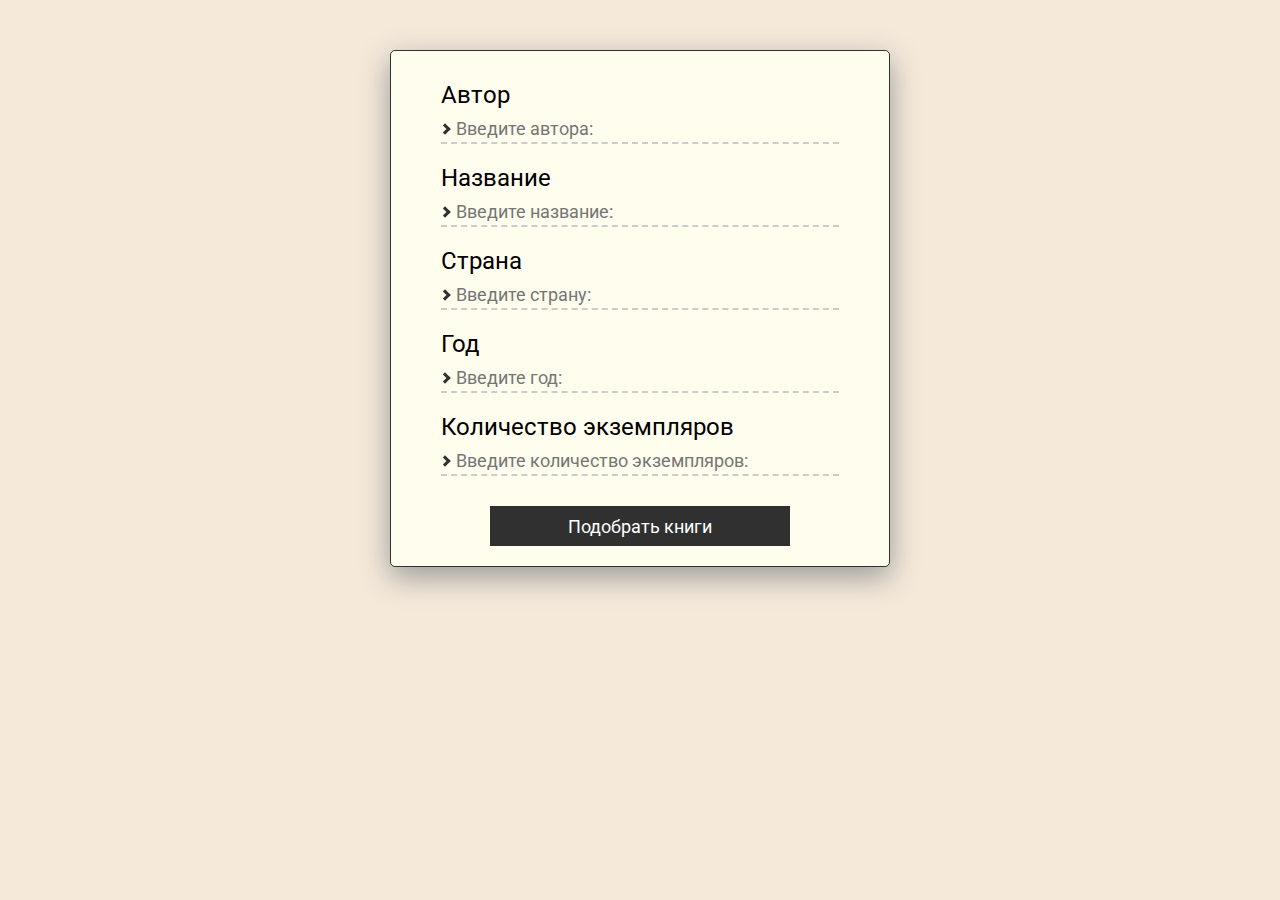
==== 1_course/practice/project/index.html @ e8d78fe0 "First commit" ====
<!DOCTYPE html>
<html>
	<head>
		<meta charset="utf-8"/>
		<link rel="stylesheet" href="css/main.css">
		<title>Подбор книг</title>
	</head>
	<body>
		<div id="container">
			<div id="main_form">
				<div>
					<span>Автор</span>
					<i class="arrow"></i>
					<input id="author_input" type="text" placeholder="Введите автора:">
				</div>
				<div>
					<span>Название</span>
					<i class="arrow"></i>
					<input id="name_input" type="text" placeholder="Введите название:">
				</div>
				<div>
					<span>Страна</span>
					<i class="arrow"></i>
					<input id="country_input" type="text" placeholder="Введите страну:">
				</div>
				<div>
					<span>Год</span>
					<i class="arrow"></i>
					<input id="year_input" type="text" placeholder="Введите год:">
				</div>
				<div>
					<span>Количество экземпляров</span>
					<i class="arrow"></i>
					<input id="count_input" type="text" placeholder="Введите количество экземпляров:">
				</div>
				<button type="button" id="lib_request_btn">
					Подобрать книги
				</button>
			</div>
		</div>
		<script type="text/javascript" src="js/main.js"></script>
	</body>
</html>
---- 1_course/practice/project/css/main.css ----
@import url('https://fonts.googleapis.com/css?family=Roboto:300,400,500,700&subset=cyrillic');

* {
	margin: 0;
	padding: 0;
	box-sizing: border-box;
	font-family: "Roboto", sans-serif;
	transition: 2s;
}

body {
	font-size: 20px;
	background: #F5E9D9;
}

#container {
	margin: 0 auto;
	padding: 50px 0;
	display: flex;
	justify-content: space-around;
	align-items: center;
	max-width: 80%;
}

#main_form {
	width: 500px;
	padding: 20px 0;
	margin: 0 10px;
	border: 1px solid #303030;
	display: flex;
	flex-direction: column;
	align-items: center;
	background: #fffdee;
	box-shadow: 0 10px 30px #999;
	border-radius: 5px;
}

#main_form > div {
	padding: 10px 0;
	width: 80%;
	display: flex;
	flex-direction: column;
	position: relative;
}

#main_form > div > span {
	font-size: 1.2em;
	margin-bottom: 5px;
}

#main_form > div > input {
	border: 0;
	border-bottom: 2px dashed #ccc;
	background: transparent;
	outline: 0;
	height: 30px;
	font-size: 0.9em;
	padding-left: 15px;
}

#lib_request_btn {
	margin-top: 20px;
	width: 300px;
	height: 40px;
	cursor: pointer;
	background: #303030;
	color: #fff;
	border: 0;
	font-size: 0.9em;
}

.arrow {
	border: solid #303030;
	border-width: 0 3px 3px 0;
	display: inline-block;
	width: 8px;
	height: 8px;
	position: absolute;
	bottom: 21px;
	transform: rotate(-45deg);
	-webkit-transform: rotate(-45deg);
}

#result {
	width: 500px;
	height: fit-content;
	margin: 0 10px;
	border: 1px solid #303030;
	display: flex;
	flex-direction: column;
	align-items: center;
	background: #fffdee;
	box-shadow: 0 10px 30px #999;
	border-radius: 5px;
	padding: 20px 0;
	position: relative;
}

#result_span {
	margin-bottom: 10px;
}

#close_res_btn {
	position: absolute;
	top: 10px;
	right: 10px;
	display: block;
	height: 20px;
	width: 20px;
	cursor: pointer;
}

#close_res_btn:after, #close_res_btn:before {
	content: "";
	position: absolute;
	top: 10px;
	width: 20px;
	height: 2px;
	background: #303030;
}

#close_res_btn:before {
	webkit-transform: rotate(45deg);
	transform: rotate(45deg);
}

#close_res_btn:after {
	webkit-transform: rotate(-45deg);
	transform: rotate(-45deg);
}
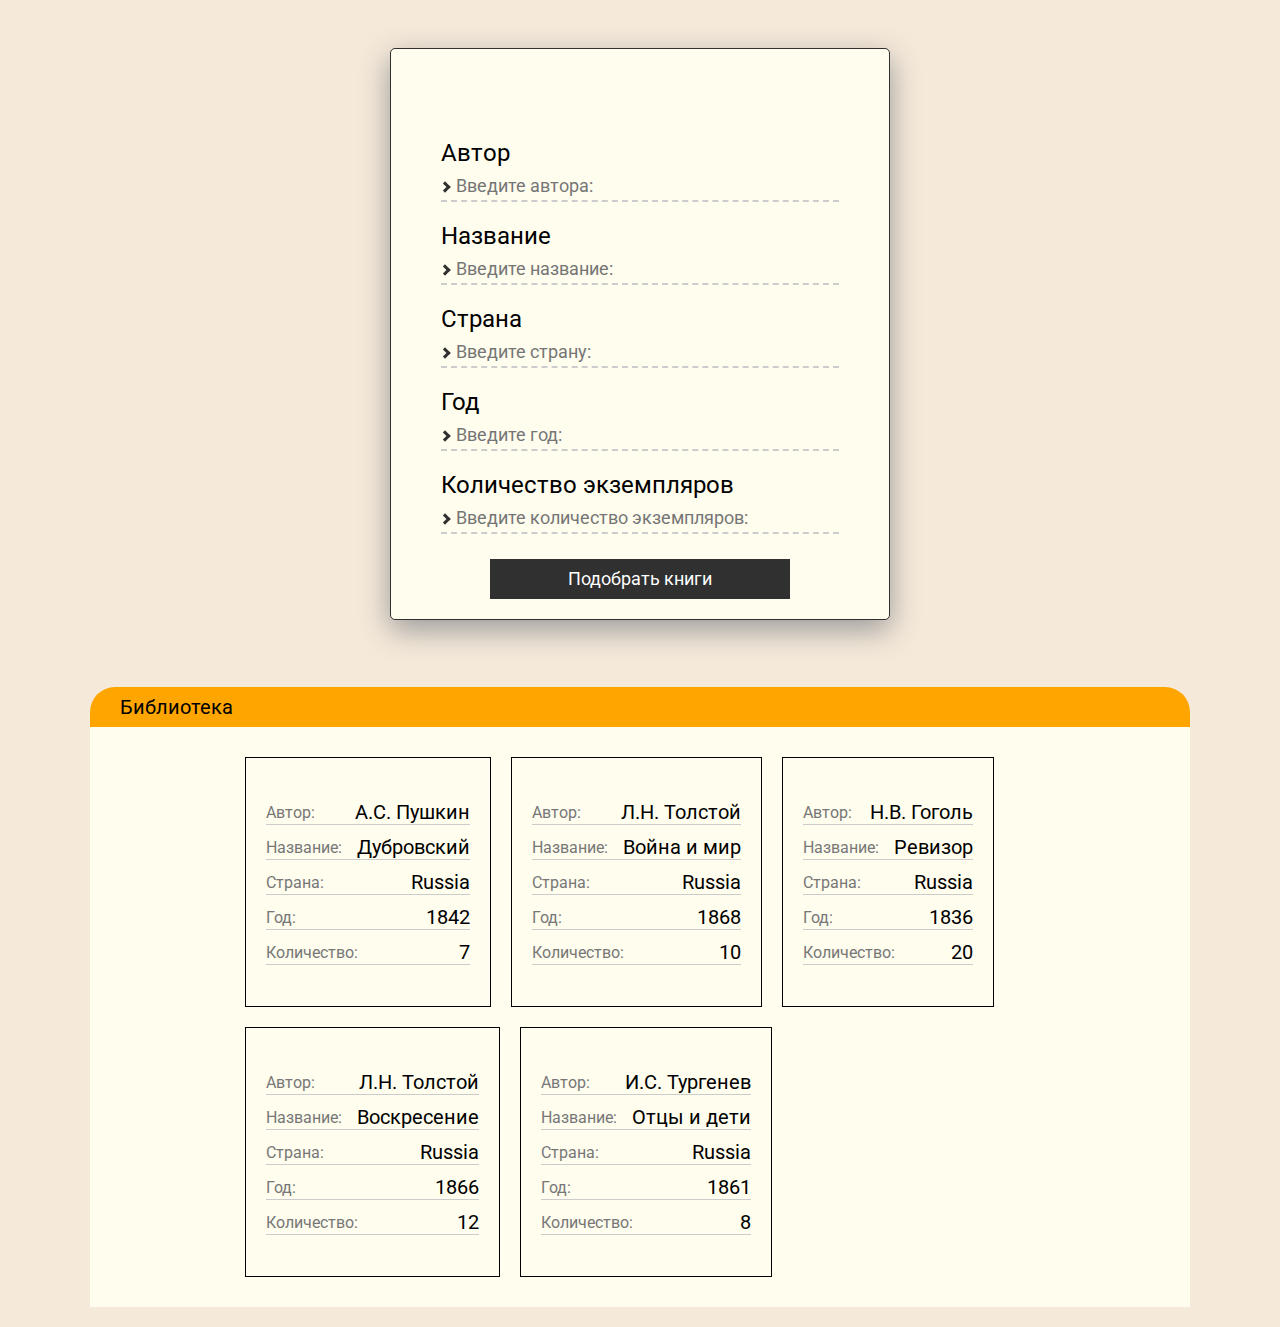
==== commit acd833b9: "some animation" ====
--- a/1_course/practice/project/index.html
+++ b/1_course/practice/project/index.html
@@ -8,6 +8,7 @@
 	<body>
 		<div id="container">
 			<div id="main_form">
+				<span id="book_logo"></span>
 				<div>
 					<span>Автор</span>
 					<i class="arrow"></i>
@@ -38,6 +39,15 @@
 				</button>
 			</div>
 		</div>
+		<div id="library">
+			<div id="library_header">
+				Библиотека
+				<!-- <img class="book_info" src="img/info.svg"> -->
+			</div>
+			<div id="library_content">
+			</div>
+		</div>
+		<script type="text/javascript" src="js/library.js"></script>
 		<script type="text/javascript" src="js/main.js"></script>
 	</body>
 </html>
--- a/1_course/practice/project/css/main.css
+++ b/1_course/practice/project/css/main.css
@@ -5,7 +5,6 @@
 	padding: 0;
 	box-sizing: border-box;
 	font-family: "Roboto", sans-serif;
-	transition: 2s;
 }
 
 body {
@@ -17,15 +16,28 @@
 	margin: 0 auto;
 	padding: 50px 0;
 	display: flex;
-	justify-content: space-around;
-	align-items: center;
-	max-width: 80%;
+	justify-content: center;
+	align-items: center;
+	max-width: 1100px;
+	height: 667px;
+	position: relative;
+}
+
+#book_logo {
+	width: 50px;
+	height: 50px;
+	background: url("../img/book_logo.png") center no-repeat;
+	background-size: contain;
+	margin-bottom: 10px;
+}
+
+#main_form, #result {
+	transition: 0.5s ease;
 }
 
 #main_form {
 	width: 500px;
 	padding: 20px 0;
-	margin: 0 10px;
 	border: 1px solid #303030;
 	display: flex;
 	flex-direction: column;
@@ -33,6 +45,8 @@
 	background: #fffdee;
 	box-shadow: 0 10px 30px #999;
 	border-radius: 5px;
+	z-index: 100;
+	position: absolute;
 }
 
 #main_form > div {
@@ -59,7 +73,7 @@
 }
 
 #lib_request_btn {
-	margin-top: 20px;
+	margin-top: 15px;
 	width: 300px;
 	height: 40px;
 	cursor: pointer;
@@ -84,7 +98,6 @@
 #result {
 	width: 500px;
 	height: fit-content;
-	margin: 0 10px;
 	border: 1px solid #303030;
 	display: flex;
 	flex-direction: column;
@@ -93,7 +106,9 @@
 	box-shadow: 0 10px 30px #999;
 	border-radius: 5px;
 	padding: 20px 0;
-	position: relative;
+	position: absolute;
+	z-index: 50;
+	overflow: hidden;
 }
 
 #result_span {
@@ -128,3 +143,74 @@
 	webkit-transform: rotate(-45deg);
 	transform: rotate(-45deg);
 }
+
+#library {
+	margin: 0 auto;
+	padding: 20px 0;
+	max-width: 1100px;
+}
+
+#library_header {
+	display: flex;
+	align-items: center;
+	width: 100%;
+	height: 40px;
+	background: #ffa500;
+	padding: 0 30px;
+	border-radius: 25px 25px 0 0;
+}
+
+#library_content {
+	padding: 20px 145px;
+	display: flex;
+	flex-wrap: wrap;
+	background: #fffdee;
+}
+
+.library_book {
+	margin: 10px;
+	height: 250px;
+	padding: 10px 20px;
+	border: 1px solid black;
+	display: flex;
+	flex-direction: column;
+	justify-content: center;
+	align-items: center;
+}
+
+.library_book > span {
+	border-bottom: 1px solid #ccc;
+	margin: 5px 0;
+	width: 100%;
+	text-align: right;
+	position: relative;
+}
+
+.library_book > span:before {
+	display: block;
+	color: #777;
+	font-size: 0.8em;
+	float: left;
+	margin-right: 15px;
+	margin-top: 3px;
+}
+
+.lib_book_author:before {
+	content: "Автор: ";
+}
+
+.lib_book_name:before {
+	content: "Название: ";
+}
+
+.lib_book_country:before {
+	content: "Страна: ";
+}
+
+.lib_book_year:before {
+	content: "Год: ";
+}
+
+.lib_book_count:before {
+	content: "Количество: ";
+}
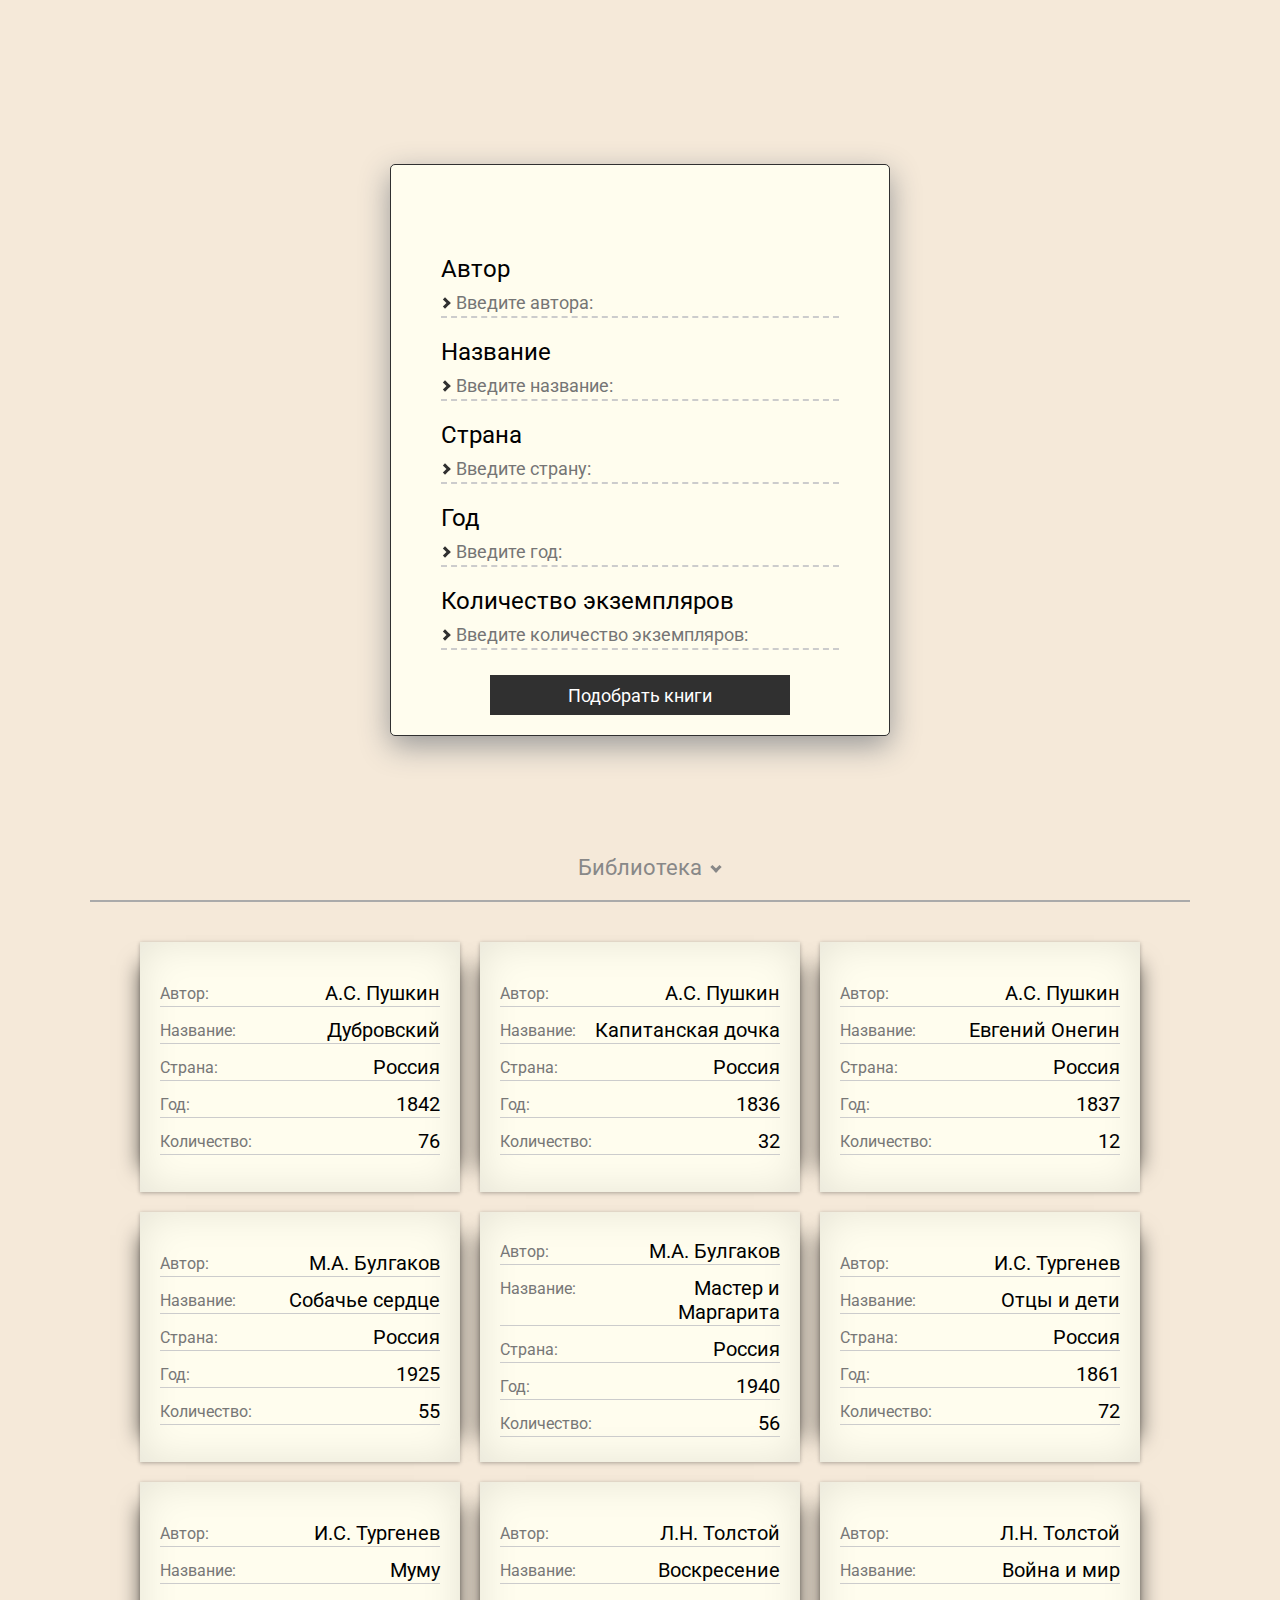
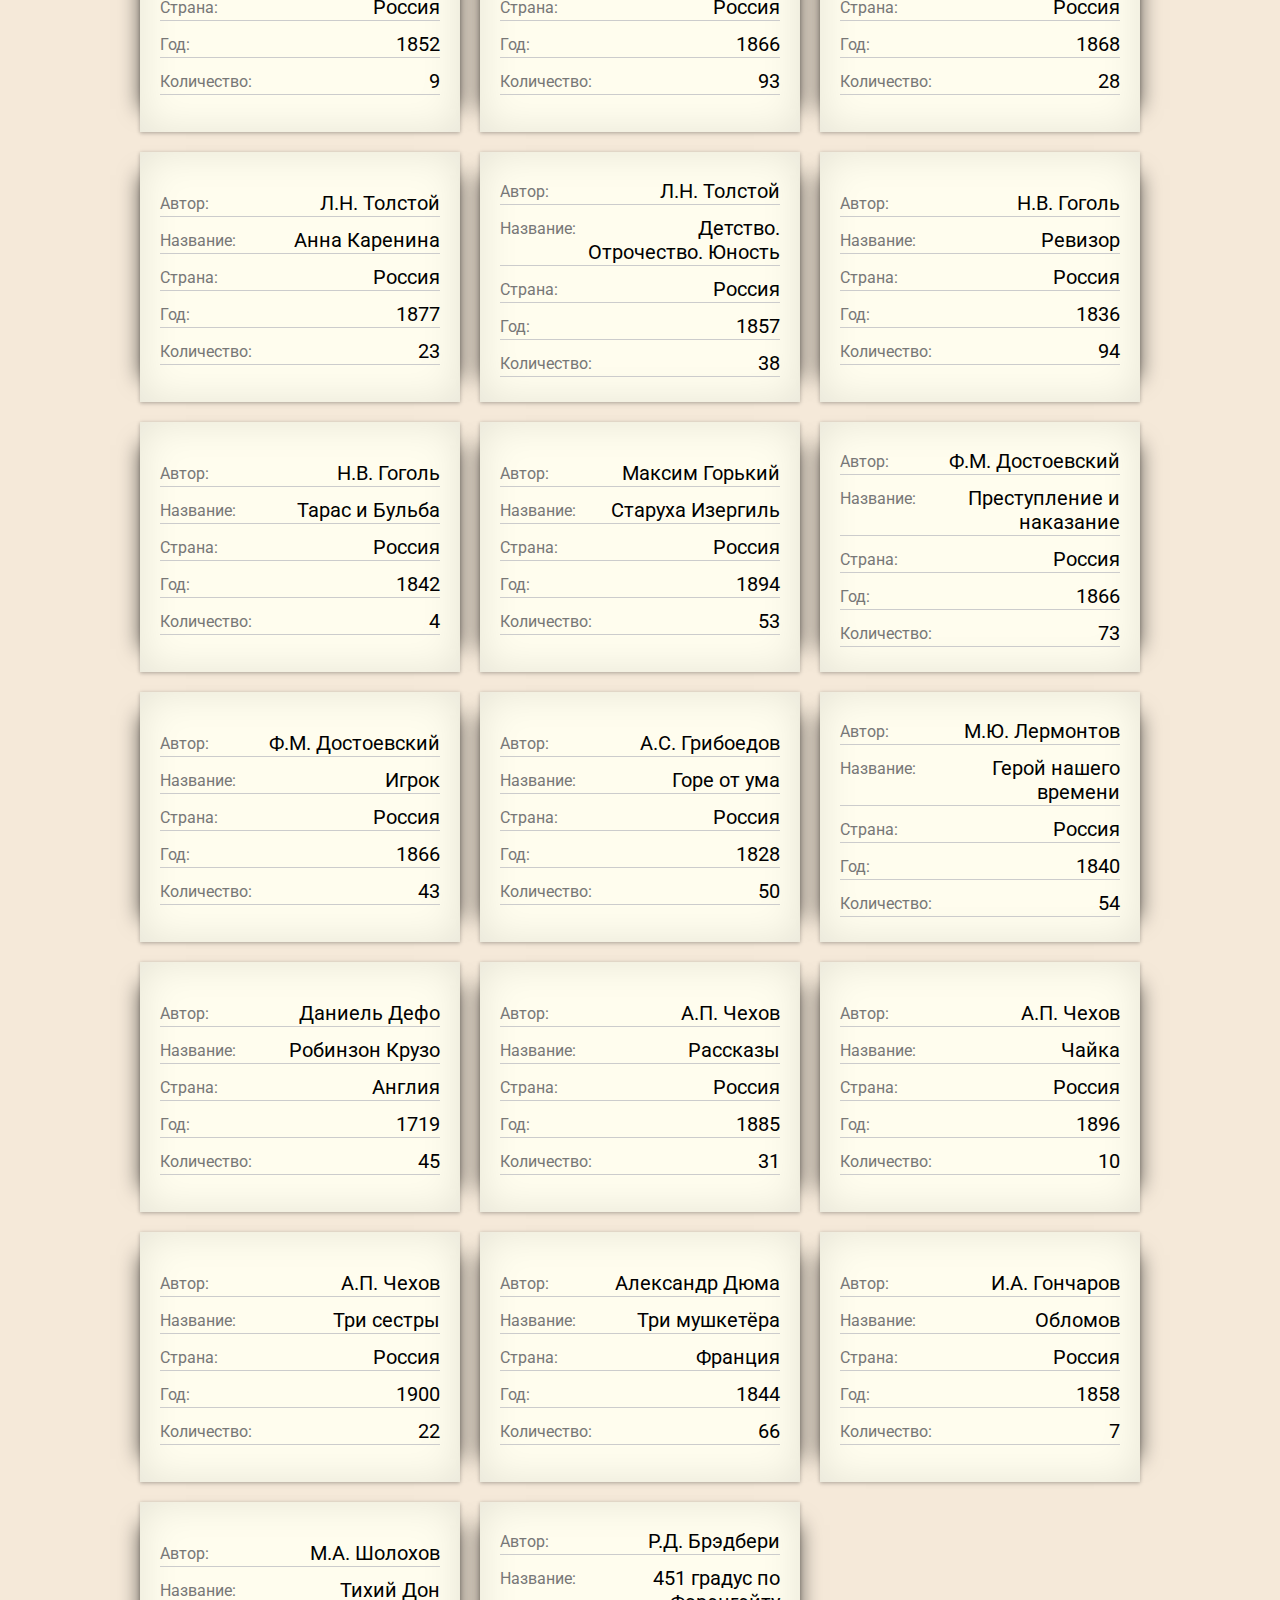
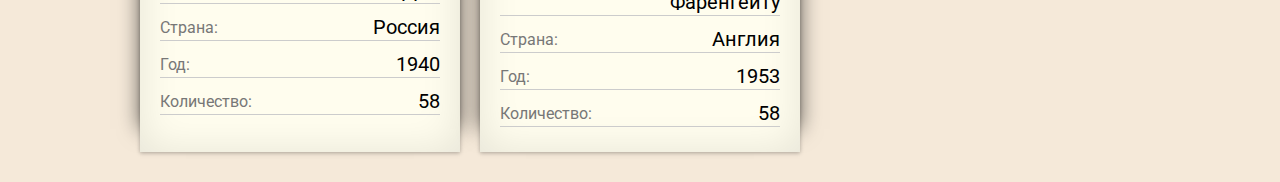
==== commit b0f97b33: "added super scroll" ====
--- a/1_course/practice/project/index.html
+++ b/1_course/practice/project/index.html
@@ -11,43 +11,45 @@
 				<span id="book_logo"></span>
 				<div>
 					<span>Автор</span>
-					<i class="arrow"></i>
-					<input id="author_input" type="text" placeholder="Введите автора:">
+					<input class="main_form_input" id="author_input" type="text" placeholder="Введите автора:">
+					<label class="arrow" for="author_input"></label>
 				</div>
 				<div>
 					<span>Название</span>
-					<i class="arrow"></i>
-					<input id="name_input" type="text" placeholder="Введите название:">
+					<input class="main_form_input" id="name_input" type="text" placeholder="Введите название:">
+					<label class="arrow" for="name_input"></label>
 				</div>
 				<div>
 					<span>Страна</span>
-					<i class="arrow"></i>
-					<input id="country_input" type="text" placeholder="Введите страну:">
+					<input class="main_form_input" id="country_input" type="text" placeholder="Введите страну:">
+					<label class="arrow" for="country_input"></label>
 				</div>
 				<div>
 					<span>Год</span>
-					<i class="arrow"></i>
-					<input id="year_input" type="text" placeholder="Введите год:">
+					<input class="main_form_input" id="year_input" type="text" placeholder="Введите год:">
+					<label class="arrow" for="year_input"></label>
 				</div>
 				<div>
 					<span>Количество экземпляров</span>
-					<i class="arrow"></i>
-					<input id="count_input" type="text" placeholder="Введите количество экземпляров:">
+					<input class="main_form_input" id="count_input" type="text" placeholder="Введите количество экземпляров:">
+					<label class="arrow" for="count_input"></label>
 				</div>
 				<button type="button" id="lib_request_btn">
 					Подобрать книги
 				</button>
 			</div>
+			<a id="library_href">
+				Библиотека
+				<span class="arrow"></span>
+			</a>
 		</div>
 		<div id="library">
-			<div id="library_header">
-				Библиотека
-				<!-- <img class="book_info" src="img/info.svg"> -->
-			</div>
+			<span id="library_line"></span>
 			<div id="library_content">
 			</div>
 		</div>
 		<script type="text/javascript" src="js/library.js"></script>
+		<script type="text/javascript" src="js/visual.js"></script>
 		<script type="text/javascript" src="js/main.js"></script>
 	</body>
 </html>
--- a/1_course/practice/project/css/main.css
+++ b/1_course/practice/project/css/main.css
@@ -12,15 +12,21 @@
 	background: #F5E9D9;
 }
 
+ul {
+	list-style-type: none;
+}
+
 #container {
 	margin: 0 auto;
-	padding: 50px 0;
 	display: flex;
 	justify-content: center;
 	align-items: center;
 	max-width: 1100px;
-	height: 667px;
-	position: relative;
+	min-height: 100vh;
+	max-height: 1200px;
+	position: relative;
+	perspective: 1000px;
+	perspective-origin: 850px 0;
 }
 
 #book_logo {
@@ -31,10 +37,6 @@
 	margin-bottom: 10px;
 }
 
-#main_form, #result {
-	transition: 0.5s ease;
-}
-
 #main_form {
 	width: 500px;
 	padding: 20px 0;
@@ -62,24 +64,25 @@
 	margin-bottom: 5px;
 }
 
-#main_form > div > input {
+.main_form_input {
 	border: 0;
+	outline: 0;
 	border-bottom: 2px dashed #ccc;
 	background: transparent;
-	outline: 0;
 	height: 30px;
 	font-size: 0.9em;
 	padding-left: 15px;
 }
 
 #lib_request_btn {
+	border: 0;
+	outline: 0;
 	margin-top: 15px;
 	width: 300px;
 	height: 40px;
 	cursor: pointer;
 	background: #303030;
 	color: #fff;
-	border: 0;
 	font-size: 0.9em;
 }
 
@@ -93,26 +96,97 @@
 	bottom: 21px;
 	transform: rotate(-45deg);
 	-webkit-transform: rotate(-45deg);
+	transition: 0.15s;
+}
+
+.main_form_input:focus + label {
+	transform: rotate(45deg);
+	-webkit-transform: rotate(45deg);
 }
 
 #result {
 	width: 500px;
-	height: fit-content;
+	max-height: 572px;
 	border: 1px solid #303030;
 	display: flex;
 	flex-direction: column;
-	align-items: center;
 	background: #fffdee;
-	box-shadow: 0 10px 30px #999;
+	box-shadow: 0 10px 50px #999;
 	border-radius: 5px;
-	padding: 20px 0;
+	padding-top: 30px;
 	position: absolute;
 	z-index: 50;
 	overflow: hidden;
 }
 
-#result_span {
-	margin-bottom: 10px;
+.result_span {
+	position: absolute;
+	text-align: center;
+	width: 100%;
+}
+
+.books_list {
+	position: absolute;
+	text-align: center;
+	width: 100%;
+	margin-top: 53px;
+	max-height: 460px;
+	overflow-x: none;
+	overflow-y: scroll;
+	padding-left: 10px;
+}
+
+.books_list_li {
+	position: relative;
+	margin: 3px 0;
+	display: flex;
+	justify-content: center;
+	padding: 0 40px;
+}
+
+.li_info {
+	width: 20px;
+	height: 20px;
+	position: relative;
+	border: 1px solid transparent;
+	border-radius: 50%;
+	cursor: pointer;
+	position: absolute;
+	top: 0;
+	bottom: 0;
+	margin: auto 0;
+	right: -30px;
+	display: block;
+}
+
+.li_info:after {
+	content: "?";
+	position: absolute;
+	top: 0;
+	left: 0;
+	right: 0;
+	bottom: 0;
+	color: transparent;
+	font-weight: bold;
+	font-size: 0.8em;
+}
+
+.books_list_li > div {
+	position: relative;
+}
+
+.li_info:hover {
+	transform: scale(1.15);
+}
+
+.books_list_li:hover div > span:after {
+	transition: 0.3s ease;
+	color: #000;
+}
+
+.books_list_li:hover div > span{
+	transition: 0.3s ease;
+	border: 1px solid #000;
 }
 
 #close_res_btn {
@@ -128,7 +202,7 @@
 #close_res_btn:after, #close_res_btn:before {
 	content: "";
 	position: absolute;
-	top: 10px;
+	top: 9px;
 	width: 20px;
 	height: 2px;
 	background: #303030;
@@ -144,38 +218,60 @@
 	transform: rotate(-45deg);
 }
 
+#library_href {
+	display: block;
+	text-decoration: none;
+	position: absolute;
+	bottom: 20px;
+	color: #888;
+	padding-top: 20px;
+	outline: none;
+	font-size: 1.1em;
+	cursor: pointer;
+}
+
+#library_href span {
+	webkit-transform: rotate(45deg);
+	transform: rotate(45deg);
+	border-color: #888;
+	bottom: 9px;
+	margin-left: 10px;
+}
+
 #library {
 	margin: 0 auto;
-	padding: 20px 0;
+	padding-bottom: 20px;
 	max-width: 1100px;
 }
 
-#library_header {
-	display: flex;
-	align-items: center;
+#library_line {
+	display: block;
 	width: 100%;
-	height: 40px;
-	background: #ffa500;
-	padding: 0 30px;
-	border-radius: 25px 25px 0 0;
+	height: 2px;
+	background: #aaa;
+	margin-bottom: 30px;
 }
 
 #library_content {
-	padding: 20px 145px;
 	display: flex;
 	flex-wrap: wrap;
-	background: #fffdee;
+	padding: 0 40px;
 }
 
 .library_book {
 	margin: 10px;
-	height: 250px;
+	min-height: 250px;
+	width: 320px;
 	padding: 10px 20px;
-	border: 1px solid black;
+	box-shadow: 0 1px 4px rgba(0, 0, 0, .3),
+				-23px 0 20px -23px rgba(0, 0, 0, .6),
+				23px 0 20px -23px rgba(0, 0, 0, .6),
+				inset 0 0 40px rgba(0, 0, 0, .1);
 	display: flex;
 	flex-direction: column;
 	justify-content: center;
 	align-items: center;
+	background: #fffdee;
 }
 
 .library_book > span {
@@ -184,6 +280,7 @@
 	width: 100%;
 	text-align: right;
 	position: relative;
+	padding: 1px 0;
 }
 
 .library_book > span:before {
@@ -214,3 +311,17 @@
 .lib_book_count:before {
 	content: "Количество: ";
 }
+
+.books_list::-webkit-scrollbar {
+	width: 10px;
+}
+
+.books_list::-webkit-scrollbar-track {
+    background: transparent;
+    border-radius: 10px;
+}
+ 
+.books_list::-webkit-scrollbar-thumb {
+    border-radius: 10px;
+    -webkit-box-shadow: inset 0 0 6px rgba(0,0,0,0.5); 
+}
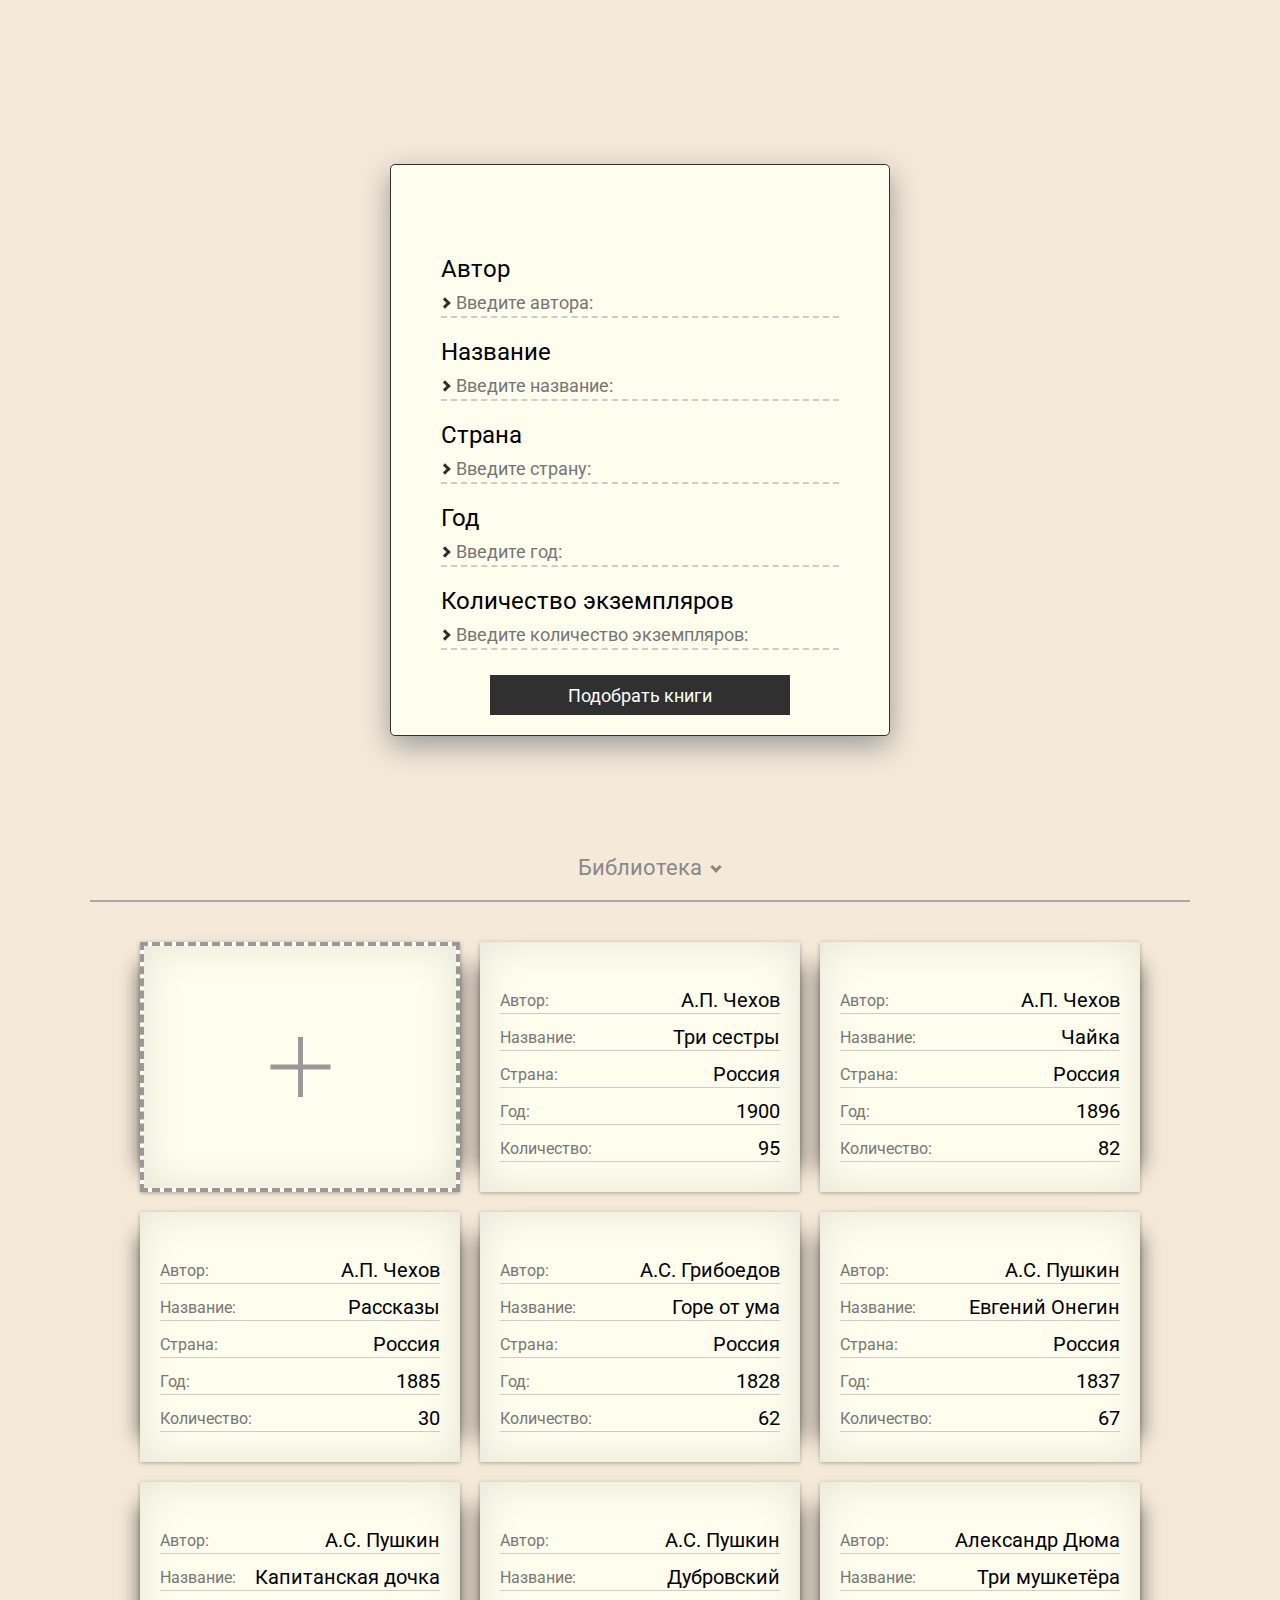
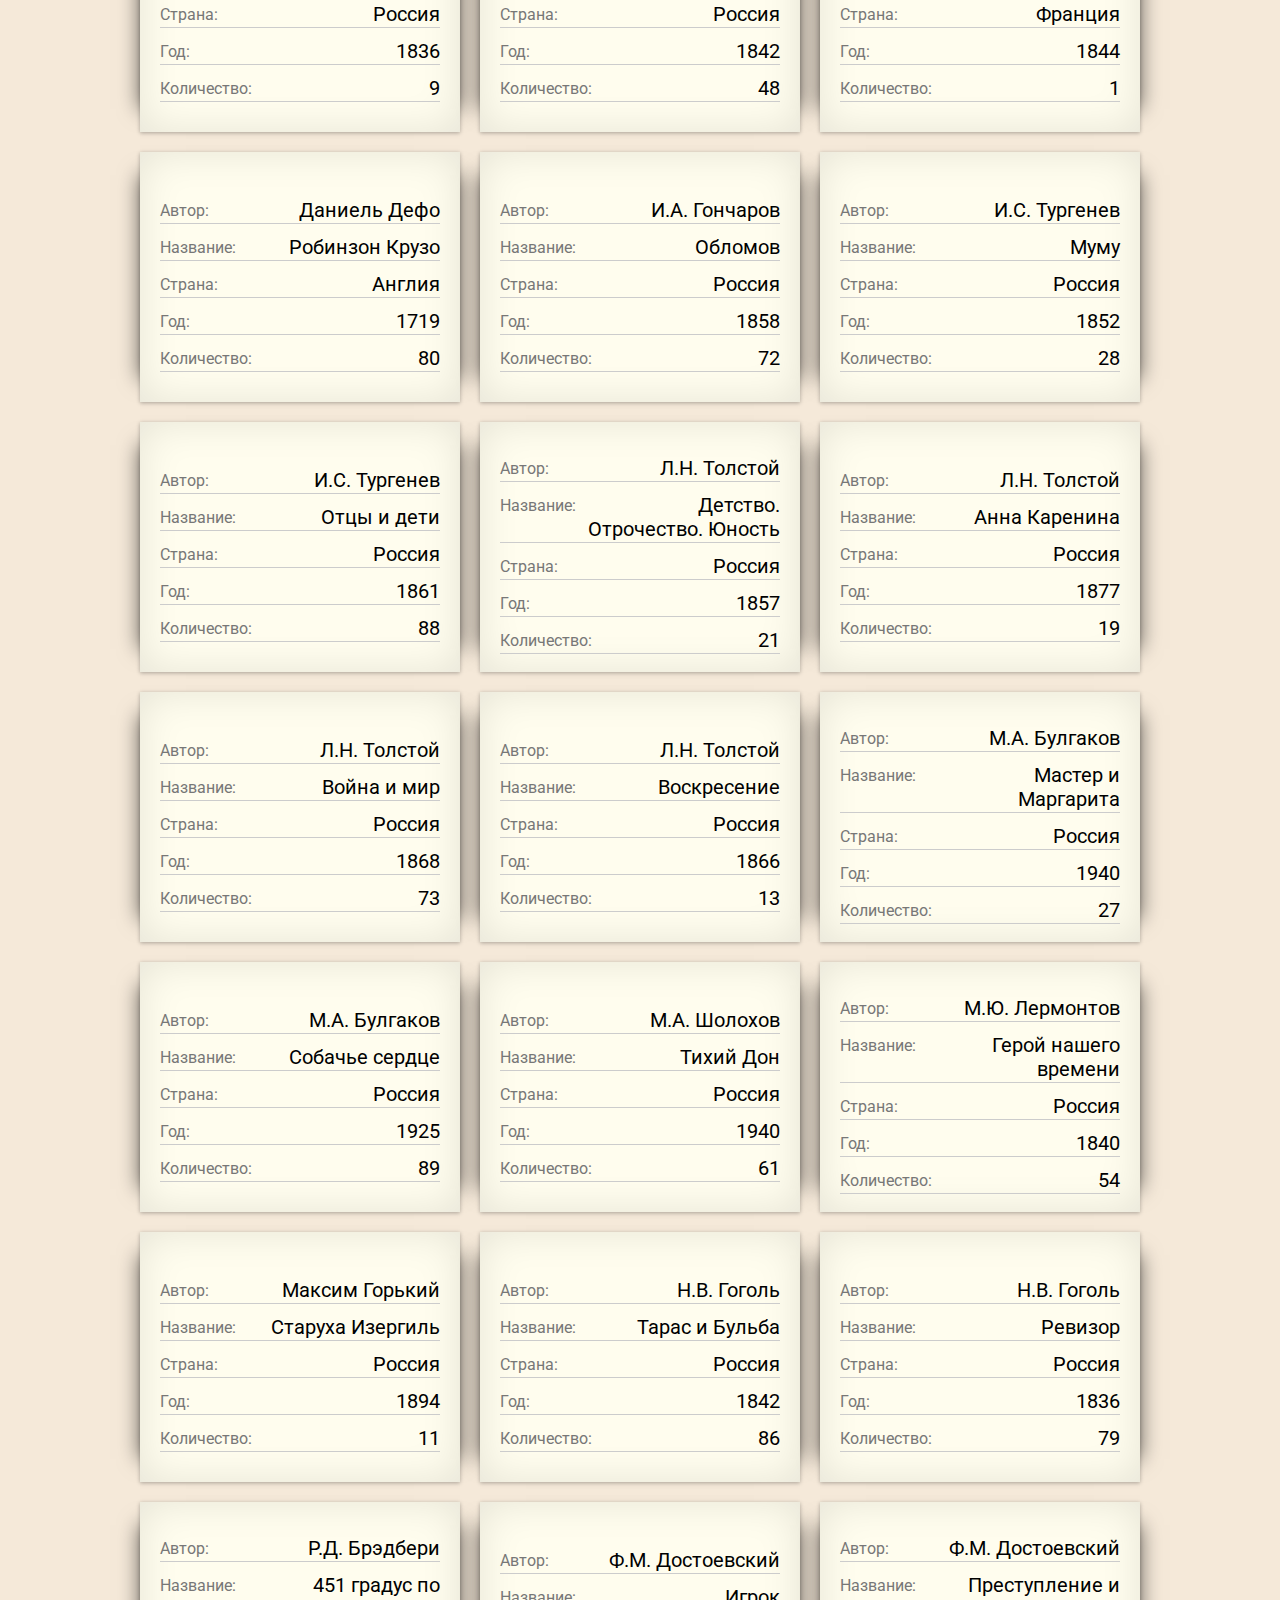
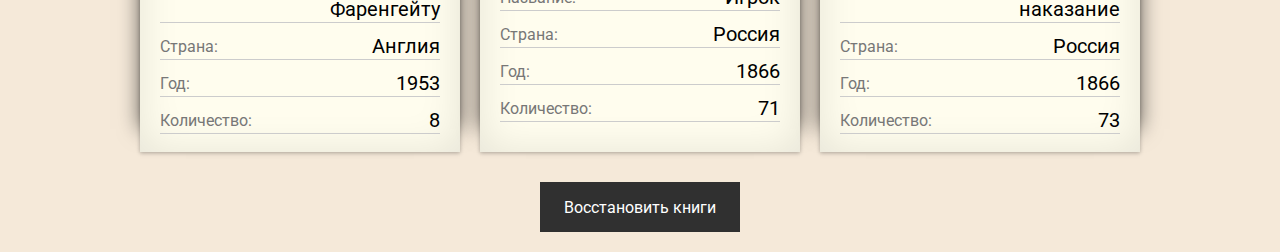
==== commit 9195cb3f: "localStorage))" ====
--- a/1_course/practice/project/index.html
+++ b/1_course/practice/project/index.html
@@ -46,8 +46,34 @@
 		<div id="library">
 			<span id="library_line"></span>
 			<div id="library_content">
+				<div class="library_book" id="library_add_book">
+					<div id="add_book_layer1">
+						<hr id="add_book_hr1">
+						<hr id="add_book_hr2">
+					</div>
+					<div id="add_book_layer2">
+						<input id="add_book_author">
+						<label for="add_book_author">Автор:</label>
+						<input id="add_book_name">
+						<label for="add_book_name">Название:</label>
+						<input id="add_book_country">
+						<label for="add_book_country">Страна:</label>
+						<input id="add_book_year">
+						<label for="add_book_year">Год:</label>
+						<input id="add_book_count">
+						<label for="add_book_count">Количество:</label>
+						<div id="lib_book_add_button">
+							<hr id="add_button_hr1">
+							<hr id="add_button_hr2">
+						</div>
+					</div>
+				</div>
 			</div>
+			<button type="button" id="library_books_restore">
+				Восстановить книги
+			</button>
 		</div>
+		<script type="text/javascript" src="js/ft_list.js"></script>
 		<script type="text/javascript" src="js/library.js"></script>
 		<script type="text/javascript" src="js/visual.js"></script>
 		<script type="text/javascript" src="js/main.js"></script>
--- a/1_course/practice/project/css/main.css
+++ b/1_course/practice/project/css/main.css
@@ -239,6 +239,9 @@
 }
 
 #library {
+	display: flex;
+	justify-content: center;
+	flex-direction: column;
 	margin: 0 auto;
 	padding-bottom: 20px;
 	max-width: 1100px;
@@ -262,7 +265,7 @@
 	margin: 10px;
 	min-height: 250px;
 	width: 320px;
-	padding: 10px 20px;
+	padding: 25px 20px 10px;
 	box-shadow: 0 1px 4px rgba(0, 0, 0, .3),
 				-23px 0 20px -23px rgba(0, 0, 0, .6),
 				23px 0 20px -23px rgba(0, 0, 0, .6),
@@ -272,6 +275,7 @@
 	justify-content: center;
 	align-items: center;
 	background: #fffdee;
+	position: relative;
 }
 
 .library_book > span {
@@ -292,7 +296,130 @@
 	margin-top: 3px;
 }
 
-.lib_book_author:before {
+#library_add_book {
+	border: 4px dashed #999;
+	padding: 0 20px;
+}
+
+#add_book_layer1 {
+	position: absolute;
+	width: 100%;
+	height: 100%;
+	display: flex;
+	justify-content: center;
+	align-items: center;
+	cursor: pointer;
+}
+
+#add_book_layer2 {
+	display: none;
+	padding-bottom: 30px;
+}
+
+#add_book_layer2 > label {
+	position: absolute;
+	left: 20px;
+	color: #777;
+	font-size: 0.8em;
+	margin-top: 14px;
+}
+
+#add_book_layer2 > input {
+	outline: none;
+	border: 0;
+	border-bottom: 2px dashed #ccc;
+	font-size: 1em;
+	background: transparent;
+	margin: 2px 0;
+	width: 100%;
+	text-align: right;
+	position: relative;
+	padding-top: 4px;
+	padding-bottom: 4px;
+}
+
+#add_book_author {
+	padding-left: 55px;
+}
+
+#add_book_name {
+	padding-left: 85px;
+}
+
+#add_book_country {
+	padding-left: 65px;
+}
+
+#add_book_year {
+	padding-left: 35px;
+}
+
+#add_book_count {
+	padding-left: 100px;
+}
+
+#add_book_hr1, #add_book_hr2 {
+	height: 60px;
+	width: 5px;
+	color: #999;
+	background: #999;
+	position: absolute;
+	border: none;
+}
+
+#add_button_hr1, #add_button_hr2 {
+	height: 17px;
+	width: 3px;
+	color: #303030;
+	background: #303030;
+	position: absolute;
+	border: none;
+}
+
+#add_button_hr2 {
+	transform: rotate(90deg);
+}
+
+#add_book_hr1 {
+	transform: rotate(90deg);
+}
+
+#lib_book_add_button {
+	width: 30px;
+	height: 30px;
+	border: 2px solid #303030;
+	border-radius: 5px;
+	position: absolute;
+	bottom: 6px;
+	left: 0;
+	right: 0;
+	margin: 0 auto;
+	display: flex;
+	justify-content: center;
+	align-items: center;
+	cursor: pointer;
+}
+
+#lib_book_add_button:hover {
+	background: #303030;
+}
+
+#lib_book_add_button:hover hr {
+	background: #fffdee;
+}
+
+.library_book_rm {
+	width: 17px;
+	height: 20px;
+	position: absolute;
+	right: 10px;
+	top: 10px;
+	cursor: pointer;
+	background: url("../img/library_book_rm.png") no-repeat;
+	background-size: cover;
+}
+
+.lib_book_author:before{
 	content: "Автор: ";
 }
 
@@ -325,3 +452,15 @@
     border-radius: 10px;
     -webkit-box-shadow: inset 0 0 6px rgba(0,0,0,0.5); 
 }
+
+#library_books_restore {
+	width: 200px;
+	height: 50px;
+	margin: 20px auto 0;
+	border: 0;
+	outline: 0;
+	cursor: pointer;
+	background: #303030;
+	color: #fff;
+	font-size: 0.8em;
+}
